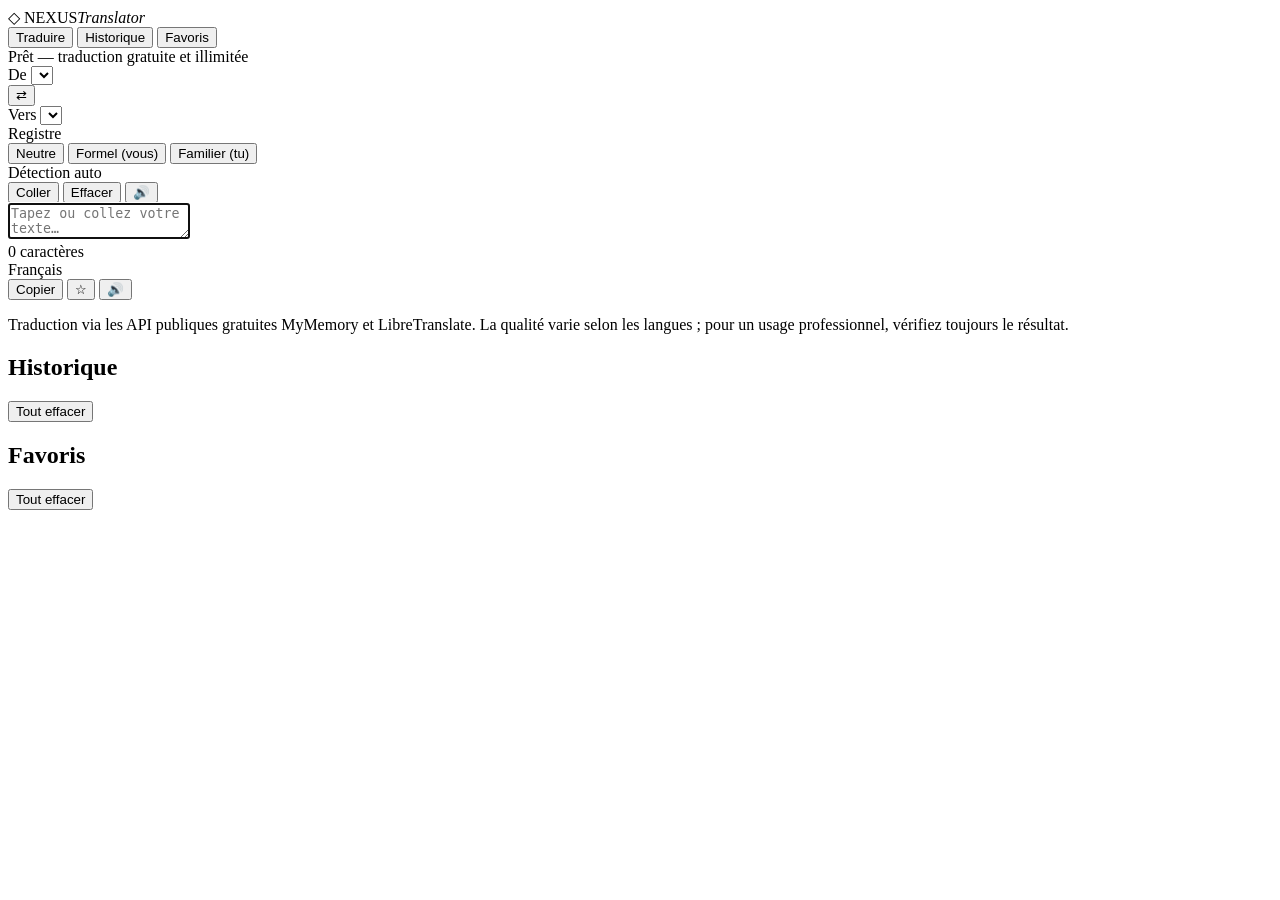
==== index.html @ b31a9b38 "Rename index (14).html to index.html" ====
<!DOCTYPE html>
<html lang="fr">
<head>
  <meta charset="UTF-8">
  <meta name="viewport" content="width=device-width, initial-scale=1.0">
  <title>Nexus Translator</title>
  <link rel="preconnect" href="https://fonts.googleapis.com">
  <link rel="preconnect" href="https://fonts.gstatic.com" crossorigin>
  <link href="https://fonts.googleapis.com/css2?family=Space+Grotesk:wght@400;500;600;700&family=Inter:wght@400;500;600&family=JetBrains+Mono:wght@400;500&display=swap" rel="stylesheet">
  <link rel="stylesheet" href="style.css">
</head>
<body>
  <div class="grid-bg" aria-hidden="true"></div>

  <header class="topbar">
    <div class="logo">
      <span class="logo-mark">◇</span>
      <span class="logo-text">NEXUS<em>Translator</em></span>
    </div>
    <nav class="tabs" role="tablist">
      <button class="tab active" data-view="translate" role="tab">Traduire</button>
      <button class="tab" data-view="history" role="tab">Historique</button>
      <button class="tab" data-view="favorites" role="tab">Favoris</button>
    </nav>
  </header>

  <main>
    <!-- VUE TRADUCTION -->
    <section id="view-translate" class="view active">
      <div class="hero-line">
        <span class="pulse"></span>
        <span id="status-text">Prêt — traduction gratuite et illimitée</span>
      </div>

      <div class="lang-bar">
        <div class="lang-select">
          <label for="src-lang">De</label>
          <select id="src-lang"></select>
        </div>
        <button id="swap" class="swap-btn" title="Inverser les langues" aria-label="Inverser les langues">⇄</button>
        <div class="lang-select">
          <label for="tgt-lang">Vers</label>
          <select id="tgt-lang"></select>
        </div>
      </div>

      <div class="register-bar" id="register-bar">
        <span class="register-label">Registre</span>
        <div class="register-toggle" role="group" aria-label="Registre de langue">
          <button class="reg-btn active" data-reg="neutral">Neutre</button>
          <button class="reg-btn" data-reg="formal">Formel (vous)</button>
          <button class="reg-btn" data-reg="informal">Familier (tu)</button>
        </div>
      </div>

      <div class="panels">
        <div class="panel">
          <div class="panel-head">
            <span class="panel-lang" id="src-name">Détection auto</span>
            <div class="panel-actions">
              <button class="icon-btn" id="paste" title="Coller">Coller</button>
              <button class="icon-btn" id="clear" title="Effacer">Effacer</button>
              <button class="icon-btn" id="speak-src" title="Écouter">🔊</button>
            </div>
          </div>
          <textarea id="source" placeholder="Tapez ou collez votre texte…" autofocus></textarea>
          <div class="panel-foot">
            <span id="char-count">0 caractères</span>
          </div>
        </div>

        <div class="panel out">
          <div class="panel-head">
            <span class="panel-lang" id="tgt-name">Français</span>
            <div class="panel-actions">
              <button class="icon-btn" id="copy" title="Copier">Copier</button>
              <button class="icon-btn" id="fav" title="Ajouter aux favoris">☆</button>
              <button class="icon-btn" id="speak-tgt" title="Écouter">🔊</button>
            </div>
          </div>
          <div id="result" class="result" aria-live="polite"></div>
          <div class="panel-foot">
            <span id="result-meta"></span>
          </div>
        </div>
      </div>

      <p class="disclaimer">
        Traduction via les API publiques gratuites MyMemory et LibreTranslate.
        La qualité varie selon les langues ; pour un usage professionnel, vérifiez toujours le résultat.
      </p>
    </section>

    <!-- VUE HISTORIQUE -->
    <section id="view-history" class="view">
      <div class="list-head">
        <h2>Historique</h2>
        <button class="ghost-btn" id="clear-history">Tout effacer</button>
      </div>
      <div id="history-list" class="list"></div>
    </section>

    <!-- VUE FAVORIS -->
    <section id="view-favorites" class="view">
      <div class="list-head">
        <h2>Favoris</h2>
        <button class="ghost-btn" id="clear-favorites">Tout effacer</button>
      </div>
      <div id="favorites-list" class="list"></div>
    </section>
  </main>

  <script src="languages.js"></script>
  <script src="app.js"></script>
</body>
</html>
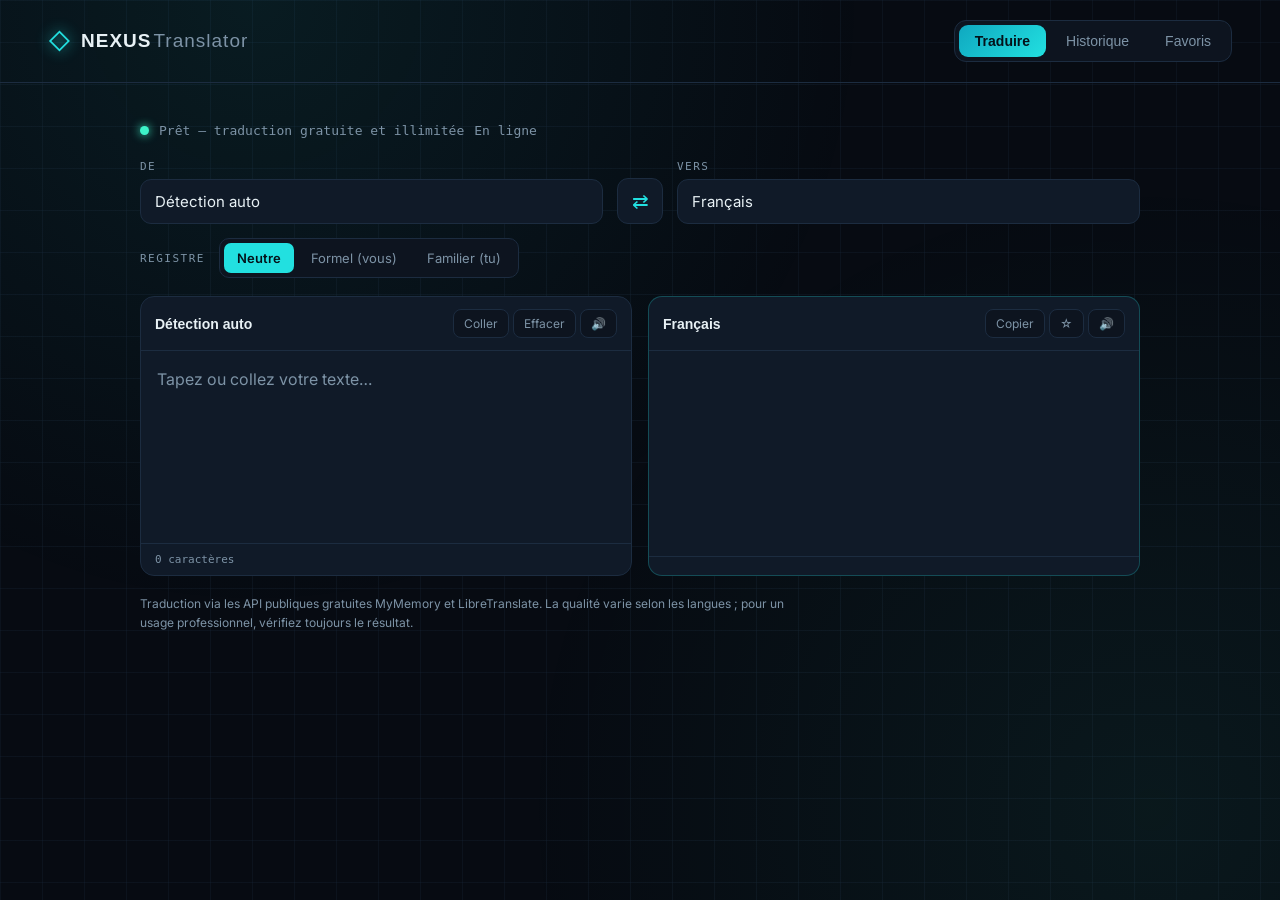
==== commit abb2bd3a: "Update index.html" ====
--- a/index.html
+++ b/index.html
@@ -8,6 +8,8 @@
   <link rel="preconnect" href="https://fonts.gstatic.com" crossorigin>
   <link href="https://fonts.googleapis.com/css2?family=Space+Grotesk:wght@400;500;600;700&family=Inter:wght@400;500;600&family=JetBrains+Mono:wght@400;500&display=swap" rel="stylesheet">
   <link rel="stylesheet" href="style.css">
+  <link rel="manifest" href="manifest.json">
+  <meta name="theme-color" content="#070b12">
 </head>
 <body>
   <div class="grid-bg" aria-hidden="true"></div>
@@ -30,6 +32,7 @@
       <div class="hero-line">
         <span class="pulse"></span>
         <span id="status-text">Prêt — traduction gratuite et illimitée</span>
+        <span id="net-badge" class="net-badge online">En ligne</span>
       </div>
 
       <div class="lang-bar">
@@ -79,6 +82,11 @@
             </div>
           </div>
           <div id="result" class="result" aria-live="polite"></div>
+          <div id="phonetic" class="phonetic" hidden></div>
+          <div id="alternatives" class="alternatives" hidden>
+            <span class="alt-label">Variantes</span>
+            <div id="alt-chips" class="alt-chips"></div>
+          </div>
           <div class="panel-foot">
             <span id="result-meta"></span>
           </div>
@@ -112,5 +120,11 @@
 
   <script src="languages.js"></script>
   <script src="app.js"></script>
+  <script>
+    if ("serviceWorker" in navigator) {
+      window.addEventListener("load", () =>
+        navigator.serviceWorker.register("sw.js").catch(() => {}));
+    }
+  </script>
 </body>
 </html>
--- a/style.css
+++ b/style.css
@@ -0,0 +1,183 @@
+:root{
+  --bg:#070b12;
+  --bg-soft:#0d141f;
+  --panel:#101a28;
+  --panel-line:#1c2c40;
+  --cyan:#22e0e0;
+  --cyan-deep:#0fa8c0;
+  --neon:#3df2c8;
+  --text:#e8f1f5;
+  --text-dim:#7d93a6;
+  --danger:#ff5d7a;
+  --radius:14px;
+  --mono:'JetBrains Mono',monospace;
+  --display:'Space Grotesk',sans-serif;
+  --body:'Inter',sans-serif;
+}
+
+*{box-sizing:border-box;margin:0;padding:0}
+
+body{
+  font-family:var(--body);
+  background:var(--bg);
+  color:var(--text);
+  min-height:100vh;
+  -webkit-font-smoothing:antialiased;
+  position:relative;
+  overflow-x:hidden;
+}
+
+.grid-bg{
+  position:fixed;inset:0;z-index:0;pointer-events:none;
+  background-image:
+    radial-gradient(circle at 20% 0%, rgba(34,224,224,.08), transparent 45%),
+    radial-gradient(circle at 90% 90%, rgba(61,242,200,.06), transparent 45%),
+    linear-gradient(rgba(28,44,64,.25) 1px, transparent 1px),
+    linear-gradient(90deg, rgba(28,44,64,.25) 1px, transparent 1px);
+  background-size:auto,auto,42px 42px,42px 42px;
+}
+
+/* ---------- TOPBAR ---------- */
+.topbar{
+  position:relative;z-index:2;
+  display:flex;align-items:center;justify-content:space-between;
+  padding:20px clamp(16px,4vw,48px);
+  border-bottom:1px solid var(--panel-line);
+  flex-wrap:wrap;gap:14px;
+}
+.logo{display:flex;align-items:center;gap:10px}
+.logo-mark{
+  color:var(--cyan);font-size:22px;
+  text-shadow:0 0 14px var(--cyan);
+  animation:spin 8s linear infinite;
+}
+@keyframes spin{to{transform:rotate(360deg)}}
+.logo-text{font-family:var(--display);font-weight:700;letter-spacing:1px;font-size:19px}
+.logo-text em{font-style:normal;font-weight:400;color:var(--text-dim);margin-left:2px}
+
+.tabs{display:flex;gap:4px;background:var(--bg-soft);padding:4px;border-radius:12px;border:1px solid var(--panel-line)}
+.tab{
+  font-family:var(--display);font-weight:500;font-size:14px;
+  background:none;border:none;color:var(--text-dim);
+  padding:8px 16px;border-radius:9px;cursor:pointer;transition:.18s;
+}
+.tab:hover{color:var(--text)}
+.tab.active{background:linear-gradient(135deg,var(--cyan-deep),var(--cyan));color:#04121a;font-weight:600}
+
+/* ---------- MAIN / VIEWS ---------- */
+main{position:relative;z-index:1;max-width:1080px;margin:0 auto;padding:clamp(20px,4vw,40px)}
+.view{display:none;animation:fade .3s ease}
+.view.active{display:block}
+@keyframes fade{from{opacity:0;transform:translateY(8px)}to{opacity:1;transform:none}}
+
+.hero-line{
+  display:flex;align-items:center;gap:10px;
+  font-family:var(--mono);font-size:13px;color:var(--text-dim);margin-bottom:22px;
+}
+.pulse{width:9px;height:9px;border-radius:50%;background:var(--neon);box-shadow:0 0 10px var(--neon);animation:blink 1.8s infinite}
+@keyframes blink{50%{opacity:.35}}
+
+/* ---------- LANG BAR ---------- */
+.lang-bar{display:flex;align-items:flex-end;gap:14px;margin-bottom:14px}
+.lang-select{flex:1;display:flex;flex-direction:column;gap:6px}
+.lang-select label{font-family:var(--mono);font-size:11px;text-transform:uppercase;letter-spacing:1.5px;color:var(--text-dim)}
+select{
+  font-family:var(--body);font-size:15px;color:var(--text);
+  background:var(--panel);border:1px solid var(--panel-line);
+  padding:12px 14px;border-radius:11px;cursor:pointer;width:100%;
+  appearance:none;transition:.18s;
+}
+select:focus{outline:none;border-color:var(--cyan);box-shadow:0 0 0 3px rgba(34,224,224,.15)}
+.swap-btn{
+  background:var(--panel);border:1px solid var(--panel-line);color:var(--cyan);
+  width:46px;height:46px;border-radius:11px;font-size:20px;cursor:pointer;transition:.2s;flex-shrink:0;
+}
+.swap-btn:hover{border-color:var(--cyan);transform:rotate(180deg);box-shadow:0 0 12px rgba(34,224,224,.3)}
+
+/* ---------- REGISTER ---------- */
+.register-bar{display:flex;align-items:center;gap:14px;margin-bottom:18px;flex-wrap:wrap}
+.register-label{font-family:var(--mono);font-size:11px;text-transform:uppercase;letter-spacing:1.5px;color:var(--text-dim)}
+.register-toggle{display:flex;gap:4px;background:var(--bg-soft);padding:4px;border-radius:10px;border:1px solid var(--panel-line)}
+.reg-btn{
+  font-family:var(--body);font-size:13px;background:none;border:none;color:var(--text-dim);
+  padding:7px 13px;border-radius:7px;cursor:pointer;transition:.16s;
+}
+.reg-btn:hover{color:var(--text)}
+.reg-btn.active{background:var(--cyan);color:#04121a;font-weight:600}
+.register-bar.disabled{opacity:.4;pointer-events:none}
+
+/* ---------- PANELS ---------- */
+.panels{display:grid;grid-template-columns:1fr 1fr;gap:16px}
+.panel{
+  background:var(--panel);border:1px solid var(--panel-line);
+  border-radius:var(--radius);display:flex;flex-direction:column;min-height:280px;overflow:hidden;
+}
+.panel.out{border-color:rgba(34,224,224,.25)}
+.panel-head{
+  display:flex;align-items:center;justify-content:space-between;
+  padding:12px 14px;border-bottom:1px solid var(--panel-line);
+}
+.panel-lang{font-family:var(--display);font-weight:600;font-size:14px}
+.panel-actions{display:flex;gap:4px}
+.icon-btn{
+  font-family:var(--body);font-size:12px;background:var(--bg-soft);
+  border:1px solid var(--panel-line);color:var(--text-dim);
+  padding:6px 10px;border-radius:8px;cursor:pointer;transition:.16s;
+}
+.icon-btn:hover{color:var(--cyan);border-color:var(--cyan)}
+.icon-btn.done{color:var(--neon);border-color:var(--neon)}
+.icon-btn.active-fav{color:#ffd86b;border-color:#ffd86b}
+
+textarea,.result{
+  flex:1;padding:16px;font-family:var(--body);font-size:16px;line-height:1.6;
+  background:none;border:none;color:var(--text);resize:none;width:100%;
+}
+textarea:focus{outline:none}
+textarea::placeholder{color:var(--text-dim)}
+.result{overflow-y:auto;white-space:pre-wrap;word-break:break-word}
+.result.loading{color:var(--text-dim);font-family:var(--mono);font-size:14px}
+.result .err{color:var(--danger);font-size:14px}
+
+.panel-foot{padding:9px 14px;border-top:1px solid var(--panel-line);font-family:var(--mono);font-size:11px;color:var(--text-dim)}
+
+.disclaimer{margin-top:18px;font-size:12px;line-height:1.6;color:var(--text-dim);max-width:680px}
+
+/* ---------- LISTS ---------- */
+.list-head{display:flex;align-items:center;justify-content:space-between;margin-bottom:18px}
+.list-head h2{font-family:var(--display);font-weight:600;font-size:22px}
+.ghost-btn{
+  font-family:var(--body);font-size:13px;background:none;border:1px solid var(--panel-line);
+  color:var(--text-dim);padding:8px 14px;border-radius:9px;cursor:pointer;transition:.16s;
+}
+.ghost-btn:hover{color:var(--danger);border-color:var(--danger)}
+.list{display:flex;flex-direction:column;gap:12px}
+.card{
+  background:var(--panel);border:1px solid var(--panel-line);border-radius:12px;padding:16px;
+  cursor:pointer;transition:.16s;
+}
+.card:hover{border-color:var(--cyan);transform:translateX(3px)}
+.card-langs{font-family:var(--mono);font-size:11px;color:var(--cyan);margin-bottom:8px;letter-spacing:.5px}
+.card-src{font-size:15px;margin-bottom:6px}
+.card-tgt{font-size:15px;color:var(--text-dim)}
+.card-del{float:right;background:none;border:none;color:var(--text-dim);cursor:pointer;font-size:16px;transition:.16s}
+.card-del:hover{color:var(--danger)}
+.empty{font-family:var(--mono);font-size:14px;color:var(--text-dim);text-align:center;padding:60px 20px}
+
+/* ---------- TOAST ---------- */
+.toast{
+  position:fixed;bottom:24px;left:50%;transform:translateX(-50%) translateY(20px);
+  background:var(--panel);border:1px solid var(--cyan);color:var(--text);
+  padding:12px 20px;border-radius:11px;font-size:14px;z-index:50;
+  opacity:0;transition:.25s;box-shadow:0 0 20px rgba(34,224,224,.2);
+}
+.toast.show{opacity:1;transform:translateX(-50%) translateY(0)}
+
+/* ---------- RESPONSIVE ---------- */
+@media(max-width:720px){
+  .panels{grid-template-columns:1fr}
+  .tabs{order:3;width:100%;justify-content:center}
+}
+
+@media(prefers-reduced-motion:reduce){
+  *{animation:none!important;transition:none!important}
+}
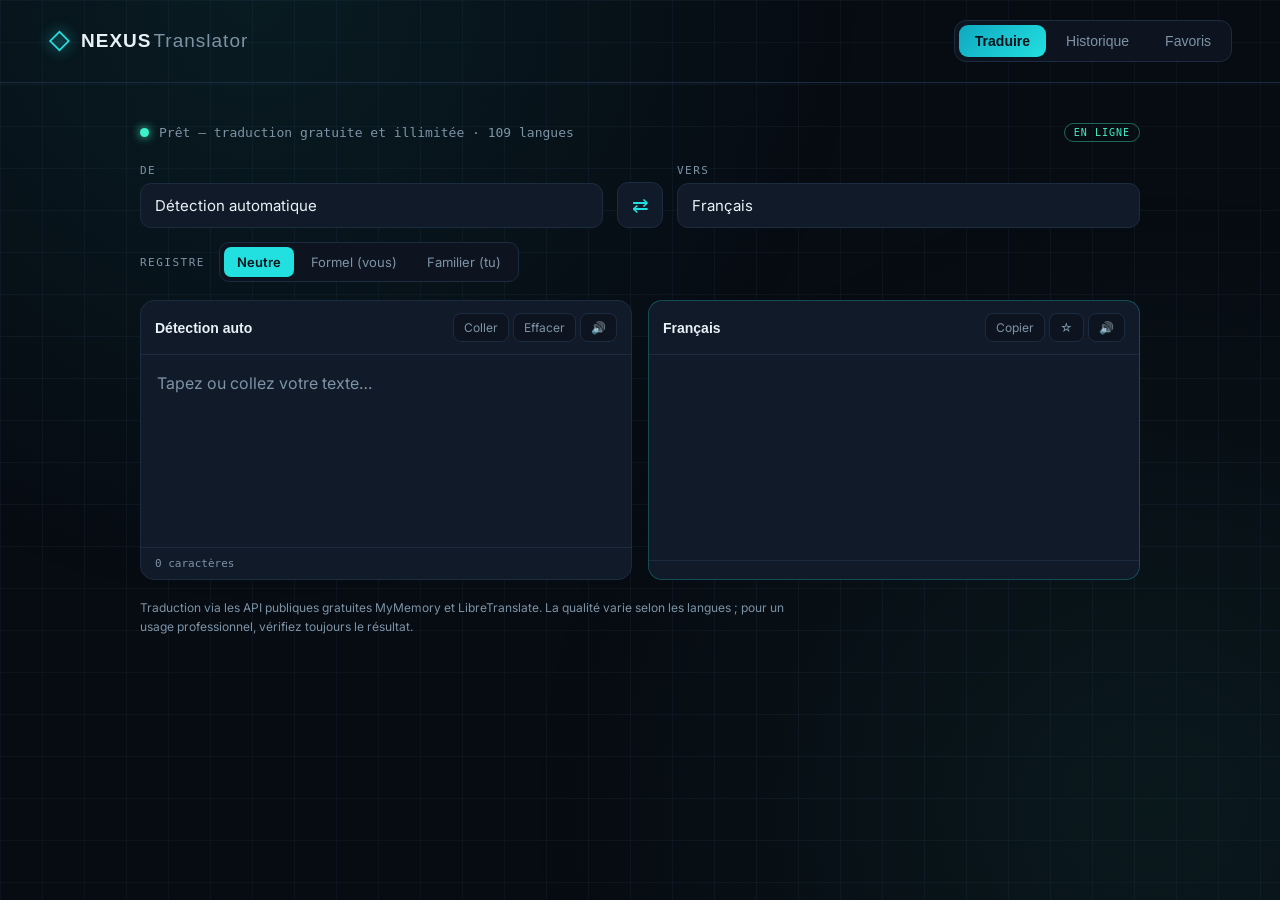
==== commit b71a3d96: "Compléter l'app : 109 langues + correctifs des fonctionnalités - Étend le référentiel de 40 à 109 la" ====
--- a/index.html
+++ b/index.html
@@ -31,7 +31,7 @@
     <section id="view-translate" class="view active">
       <div class="hero-line">
         <span class="pulse"></span>
-        <span id="status-text">Prêt — traduction gratuite et illimitée</span>
+        <span id="status-text">Prêt — traduction gratuite et illimitée · 109 langues</span>
         <span id="net-badge" class="net-badge online">En ligne</span>
       </div>
 
--- a/style.css
+++ b/style.css
@@ -77,6 +77,29 @@
 .pulse{width:9px;height:9px;border-radius:50%;background:var(--neon);box-shadow:0 0 10px var(--neon);animation:blink 1.8s infinite}
 @keyframes blink{50%{opacity:.35}}
 
+.net-badge{
+  font-family:var(--mono);font-size:10px;text-transform:uppercase;letter-spacing:1px;
+  padding:3px 9px;border-radius:20px;margin-left:auto;border:1px solid;
+}
+.net-badge.online{color:var(--neon);border-color:rgba(61,242,200,.4)}
+.net-badge.offline{color:#ffb14d;border-color:rgba(255,177,77,.4)}
+
+/* phonétique + alternatives */
+.phonetic{
+  padding:0 16px 12px;font-family:var(--mono);font-size:13px;color:var(--cyan);
+  border-bottom:1px solid var(--panel-line);
+}
+.phonetic::before{content:"🔉 ";opacity:.7}
+.alternatives{padding:12px 16px;border-bottom:1px solid var(--panel-line)}
+.alt-label{font-family:var(--mono);font-size:10px;text-transform:uppercase;letter-spacing:1.5px;color:var(--text-dim);display:block;margin-bottom:8px}
+.alt-chips{display:flex;flex-wrap:wrap;gap:7px}
+.alt-chip{
+  font-family:var(--body);font-size:13px;background:var(--bg-soft);
+  border:1px solid var(--panel-line);color:var(--text);
+  padding:6px 12px;border-radius:20px;cursor:pointer;transition:.15s;
+}
+.alt-chip:hover{border-color:var(--cyan);color:var(--cyan);box-shadow:0 0 10px rgba(34,224,224,.2)}
+
 /* ---------- LANG BAR ---------- */
 .lang-bar{display:flex;align-items:flex-end;gap:14px;margin-bottom:14px}
 .lang-select{flex:1;display:flex;flex-direction:column;gap:6px}
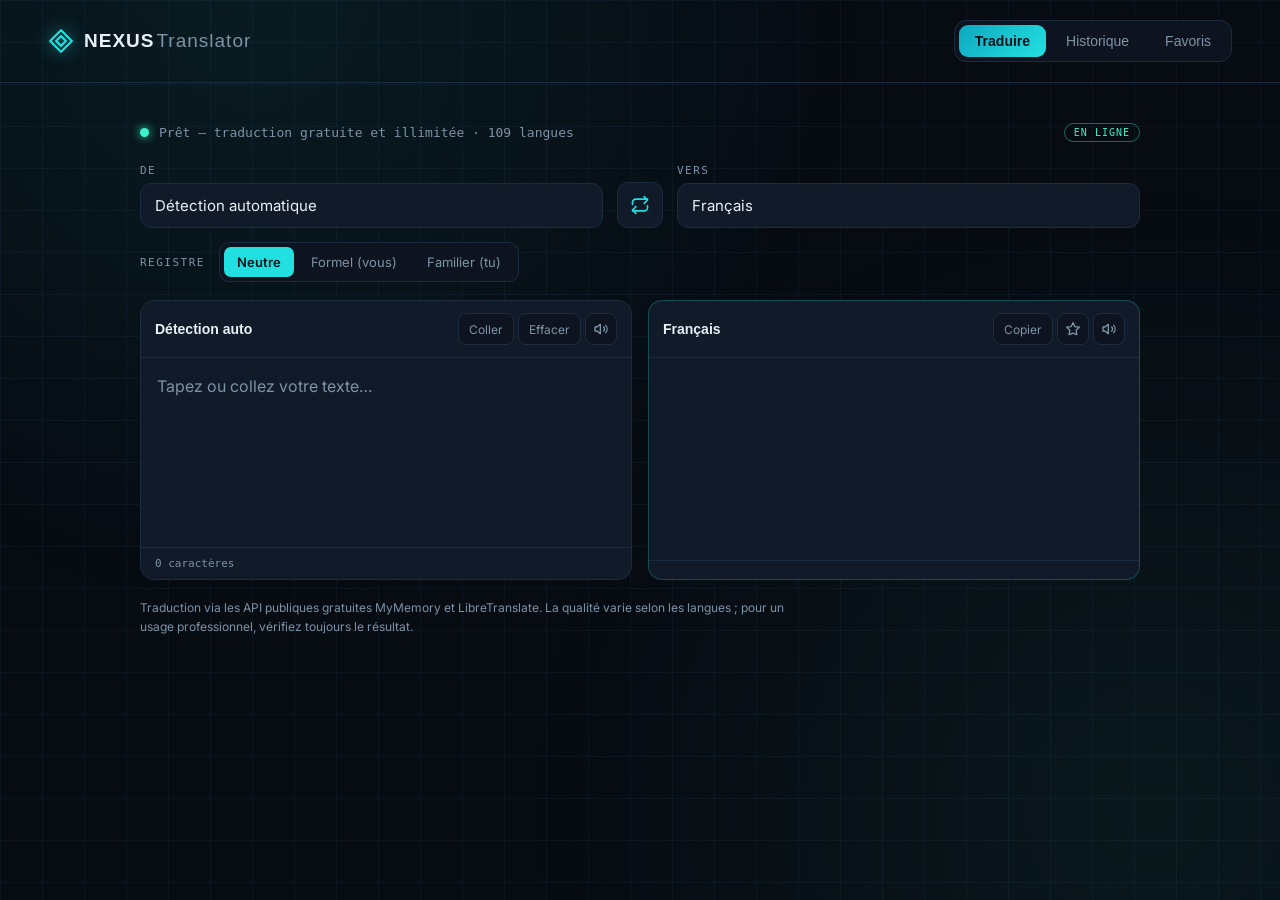
==== commit 71a714a3: "Détection auto fiable + icônes SVG + masquage des scrollbars - Détection automatique de la langue cô" ====
--- a/index.html
+++ b/index.html
@@ -16,7 +16,9 @@
 
   <header class="topbar">
     <div class="logo">
-      <span class="logo-mark">◇</span>
+      <span class="logo-mark">
+        <svg class="ic" viewBox="0 0 24 24" aria-hidden="true"><path d="M12 2l10 10-10 10L2 12z"/><path d="M12 7.5l4.5 4.5L12 16.5 7.5 12z"/></svg>
+      </span>
       <span class="logo-text">NEXUS<em>Translator</em></span>
     </div>
     <nav class="tabs" role="tablist">
@@ -40,7 +42,9 @@
           <label for="src-lang">De</label>
           <select id="src-lang"></select>
         </div>
-        <button id="swap" class="swap-btn" title="Inverser les langues" aria-label="Inverser les langues">⇄</button>
+        <button id="swap" class="swap-btn" title="Inverser les langues" aria-label="Inverser les langues">
+          <svg class="ic" viewBox="0 0 24 24" aria-hidden="true"><path d="M17 2l4 4-4 4"/><path d="M3 11V9a4 4 0 0 1 4-4h14"/><path d="M7 22l-4-4 4-4"/><path d="M21 13v2a4 4 0 0 1-4 4H3"/></svg>
+        </button>
         <div class="lang-select">
           <label for="tgt-lang">Vers</label>
           <select id="tgt-lang"></select>
@@ -63,7 +67,9 @@
             <div class="panel-actions">
               <button class="icon-btn" id="paste" title="Coller">Coller</button>
               <button class="icon-btn" id="clear" title="Effacer">Effacer</button>
-              <button class="icon-btn" id="speak-src" title="Écouter">🔊</button>
+              <button class="icon-btn icon-only" id="speak-src" title="Écouter" aria-label="Écouter le texte source">
+                <svg class="ic" viewBox="0 0 24 24" aria-hidden="true"><path d="M11 5 6 9H3v6h3l5 4z"/><path d="M16 9a4 4 0 0 1 0 6"/><path d="M19 6.5a8 8 0 0 1 0 11"/></svg>
+              </button>
             </div>
           </div>
           <textarea id="source" placeholder="Tapez ou collez votre texte…" autofocus></textarea>
@@ -77,8 +83,12 @@
             <span class="panel-lang" id="tgt-name">Français</span>
             <div class="panel-actions">
               <button class="icon-btn" id="copy" title="Copier">Copier</button>
-              <button class="icon-btn" id="fav" title="Ajouter aux favoris">☆</button>
-              <button class="icon-btn" id="speak-tgt" title="Écouter">🔊</button>
+              <button class="icon-btn icon-only" id="fav" title="Ajouter aux favoris" aria-label="Ajouter aux favoris">
+                <svg class="ic ic-star" viewBox="0 0 24 24" aria-hidden="true"><path d="M12 2.5l2.9 6 6.6.9-4.8 4.6 1.1 6.5L12 18.3 6.2 20.5l1.1-6.5L2.5 9.4l6.6-.9z"/></svg>
+              </button>
+              <button class="icon-btn icon-only" id="speak-tgt" title="Écouter" aria-label="Écouter la traduction">
+                <svg class="ic" viewBox="0 0 24 24" aria-hidden="true"><path d="M11 5 6 9H3v6h3l5 4z"/><path d="M16 9a4 4 0 0 1 0 6"/><path d="M19 6.5a8 8 0 0 1 0 11"/></svg>
+              </button>
             </div>
           </div>
           <div id="result" class="result" aria-live="polite"></div>
--- a/style.css
+++ b/style.css
@@ -17,6 +17,18 @@
 
 *{box-sizing:border-box;margin:0;padding:0}
 
+/* ---------- ICÔNES SVG ---------- */
+.ic{
+  fill:none;stroke:currentColor;stroke-width:2;
+  stroke-linecap:round;stroke-linejoin:round;
+  display:block;width:18px;height:18px;
+}
+.ic-star{transition:fill .15s}
+
+/* ---------- BARRES DE DÉFILEMENT (masquées) ---------- */
+*{scrollbar-width:none;-ms-overflow-style:none}
+*::-webkit-scrollbar{width:0;height:0;display:none}
+
 body{
   font-family:var(--body);
   background:var(--bg);
@@ -47,10 +59,11 @@
 }
 .logo{display:flex;align-items:center;gap:10px}
 .logo-mark{
-  color:var(--cyan);font-size:22px;
-  text-shadow:0 0 14px var(--cyan);
+  display:flex;align-items:center;color:var(--cyan);
+  filter:drop-shadow(0 0 9px rgba(34,224,224,.7));
   animation:spin 8s linear infinite;
 }
+.logo-mark .ic{width:26px;height:26px}
 @keyframes spin{to{transform:rotate(360deg)}}
 .logo-text{font-family:var(--display);font-weight:700;letter-spacing:1px;font-size:19px}
 .logo-text em{font-style:normal;font-weight:400;color:var(--text-dim);margin-left:2px}
@@ -86,10 +99,15 @@
 
 /* phonétique + alternatives */
 .phonetic{
+  display:flex;align-items:center;gap:7px;
   padding:0 16px 12px;font-family:var(--mono);font-size:13px;color:var(--cyan);
   border-bottom:1px solid var(--panel-line);
 }
-.phonetic::before{content:"🔉 ";opacity:.7}
+.phonetic[hidden]{display:none}
+.phonetic::before{
+  content:"";flex-shrink:0;width:15px;height:15px;opacity:.85;
+  background:url("data:image/svg+xml,%3Csvg xmlns='http://www.w3.org/2000/svg' viewBox='0 0 24 24' fill='none' stroke='%2322e0e0' stroke-width='2' stroke-linecap='round' stroke-linejoin='round'%3E%3Cpath d='M11 5 6 9H3v6h3l5 4z'/%3E%3Cpath d='M16 9a4 4 0 0 1 0 6'/%3E%3C/svg%3E") no-repeat center/contain;
+}
 .alternatives{padding:12px 16px;border-bottom:1px solid var(--panel-line)}
 .alt-label{font-family:var(--mono);font-size:10px;text-transform:uppercase;letter-spacing:1.5px;color:var(--text-dim);display:block;margin-bottom:8px}
 .alt-chips{display:flex;flex-wrap:wrap;gap:7px}
@@ -112,9 +130,11 @@
 }
 select:focus{outline:none;border-color:var(--cyan);box-shadow:0 0 0 3px rgba(34,224,224,.15)}
 .swap-btn{
+  display:flex;align-items:center;justify-content:center;
   background:var(--panel);border:1px solid var(--panel-line);color:var(--cyan);
-  width:46px;height:46px;border-radius:11px;font-size:20px;cursor:pointer;transition:.2s;flex-shrink:0;
-}
+  width:46px;height:46px;border-radius:11px;cursor:pointer;transition:.2s;flex-shrink:0;
+}
+.swap-btn .ic{width:20px;height:20px}
 .swap-btn:hover{border-color:var(--cyan);transform:rotate(180deg);box-shadow:0 0 12px rgba(34,224,224,.3)}
 
 /* ---------- REGISTER ---------- */
@@ -143,13 +163,17 @@
 .panel-lang{font-family:var(--display);font-weight:600;font-size:14px}
 .panel-actions{display:flex;gap:4px}
 .icon-btn{
+  display:inline-flex;align-items:center;justify-content:center;gap:6px;
   font-family:var(--body);font-size:12px;background:var(--bg-soft);
   border:1px solid var(--panel-line);color:var(--text-dim);
   padding:6px 10px;border-radius:8px;cursor:pointer;transition:.16s;
 }
+.icon-btn .ic{width:16px;height:16px}
+.icon-btn.icon-only{padding:7px}
 .icon-btn:hover{color:var(--cyan);border-color:var(--cyan)}
 .icon-btn.done{color:var(--neon);border-color:var(--neon)}
 .icon-btn.active-fav{color:#ffd86b;border-color:#ffd86b}
+.icon-btn.active-fav .ic-star{fill:#ffd86b}
 
 textarea,.result{
   flex:1;padding:16px;font-family:var(--body);font-size:16px;line-height:1.6;
@@ -182,7 +206,8 @@
 .card-langs{font-family:var(--mono);font-size:11px;color:var(--cyan);margin-bottom:8px;letter-spacing:.5px}
 .card-src{font-size:15px;margin-bottom:6px}
 .card-tgt{font-size:15px;color:var(--text-dim)}
-.card-del{float:right;background:none;border:none;color:var(--text-dim);cursor:pointer;font-size:16px;transition:.16s}
+.card-del{float:right;display:inline-flex;background:none;border:none;color:var(--text-dim);cursor:pointer;transition:.16s;padding:2px}
+.card-del .ic{width:18px;height:18px;pointer-events:none}
 .card-del:hover{color:var(--danger)}
 .empty{font-family:var(--mono);font-size:14px;color:var(--text-dim);text-align:center;padding:60px 20px}
 
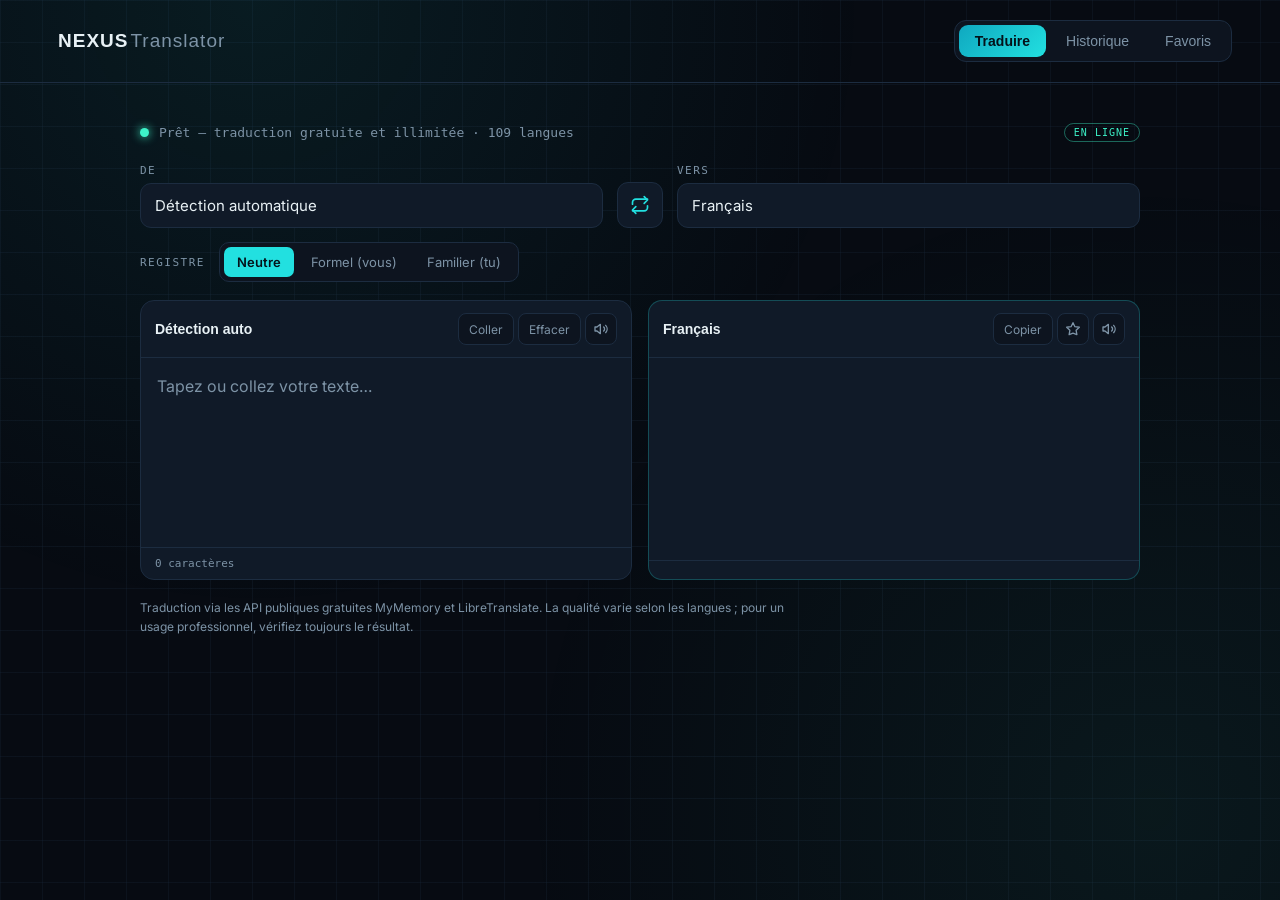
==== commit 5c9db62f: "Replace logo SVG with NEXUS Translator logo" ====
--- a/index.html
+++ b/index.html
@@ -17,7 +17,12 @@
   <header class="topbar">
     <div class="logo">
       <span class="logo-mark">
-        <svg class="ic" viewBox="0 0 24 24" aria-hidden="true"><path d="M12 2l10 10-10 10L2 12z"/><path d="M12 7.5l4.5 4.5L12 16.5 7.5 12z"/></svg>
+       <svg class="jeran-logo" viewBox="0 0 64 64" aria-label="NEXUS Translator" role="img">
+  <!-- Chevron supérieur gauche -->
+  <path class="j1" d="M 33 11 L 16 27 L 33 43" />
+  <!-- Chevron inférieur droit -->
+  <path class="j2" d="M 35 25 L 51 41 L 35 57" />
+</svg>
       </span>
       <span class="logo-text">NEXUS<em>Translator</em></span>
     </div>
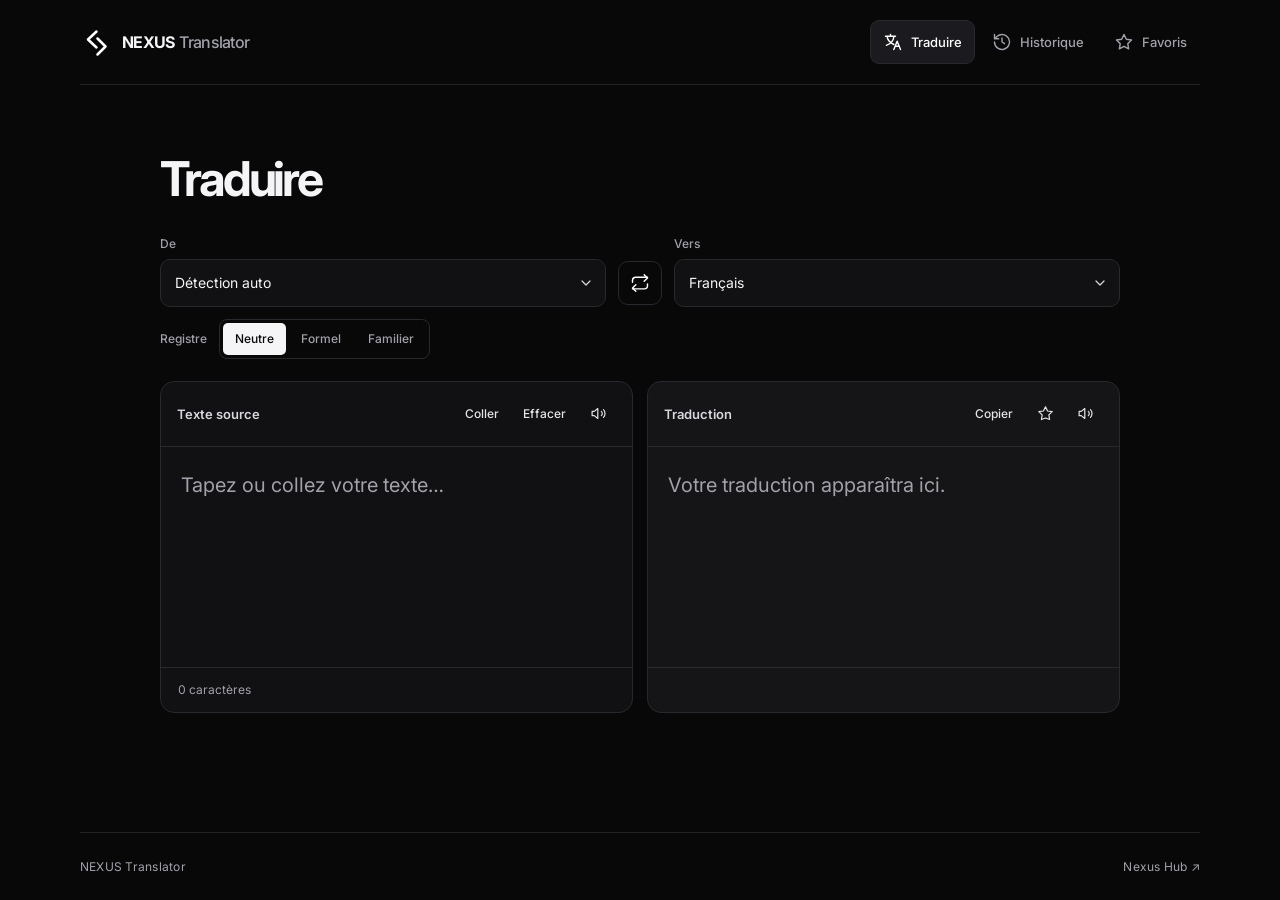
==== commit 640590ec: "Redesign Nexus Translator with monochrome Nexus Hub interface" ====
--- a/index.html
+++ b/index.html
@@ -6,14 +6,13 @@
   <title>Nexus Translator</title>
   <link rel="preconnect" href="https://fonts.googleapis.com">
   <link rel="preconnect" href="https://fonts.gstatic.com" crossorigin>
-  <link href="https://fonts.googleapis.com/css2?family=Space+Grotesk:wght@400;500;600;700&family=Inter:wght@400;500;600&family=JetBrains+Mono:wght@400;500&display=swap" rel="stylesheet">
+  <link href="https://fonts.googleapis.com/css2?family=Inter:wght@400;500;600;700&display=swap" rel="stylesheet">
   <link rel="stylesheet" href="style.css">
   <link rel="manifest" href="manifest.json">
-  <meta name="theme-color" content="#070b12">
+  <link rel="icon" href="icon.svg" type="image/svg+xml">
+  <meta name="theme-color" content="#080809">
 </head>
 <body>
-  <div class="grid-bg" aria-hidden="true"></div>
-
   <header class="topbar">
     <div class="logo">
       <span class="logo-mark">
@@ -26,21 +25,19 @@
       </span>
       <span class="logo-text">NEXUS<em>Translator</em></span>
     </div>
-    <nav class="tabs" role="tablist">
-      <button class="tab active" data-view="translate" role="tab">Traduire</button>
-      <button class="tab" data-view="history" role="tab">Historique</button>
-      <button class="tab" data-view="favorites" role="tab">Favoris</button>
+    <nav class="tabs" aria-label="Navigation">
+      <button class="tab active" data-view="translate" aria-pressed="true" aria-label="Traduire" title="Traduire"><svg class="ic" viewBox="0 0 24 24" aria-hidden="true"><path d="M3 5h12M9 3v2M5 5c0 5 4 8 8 10M13 5c0 5-4 9-9 11M13 21l4-10 4 10M15 17h4"/></svg><span>Traduire</span></button>
+      <button class="tab" data-view="history" aria-pressed="false" aria-label="Historique" title="Historique"><svg class="ic" viewBox="0 0 24 24" aria-hidden="true"><path d="M3 12a9 9 0 1 0 3-6.7L3 8M3 3v5h5M12 7v5l3 2"/></svg><span>Historique</span></button>
+      <button class="tab" data-view="favorites" aria-pressed="false" aria-label="Favoris" title="Favoris"><svg class="ic" viewBox="0 0 24 24" aria-hidden="true"><path d="m12 3 2.8 5.7 6.2.9-4.5 4.4 1.1 6.2-5.6-3-5.6 3 1.1-6.2L3 9.6l6.2-.9z"/></svg><span>Favoris</span></button>
     </nav>
   </header>
 
   <main>
     <!-- VUE TRADUCTION -->
     <section id="view-translate" class="view active">
-      <div class="hero-line">
-        <span class="pulse"></span>
-        <span id="status-text">Prêt — traduction gratuite et illimitée · 109 langues</span>
-        <span id="net-badge" class="net-badge online">En ligne</span>
-      </div>
+      <h1>Traduire</h1>
+      <span id="status-text" class="sr-only" role="status"></span>
+      <p id="net-badge" class="offline-notice" hidden>Hors ligne — traductions en cache disponibles.</p>
 
       <div class="lang-bar">
         <div class="lang-select">
@@ -59,16 +56,16 @@
       <div class="register-bar" id="register-bar">
         <span class="register-label">Registre</span>
         <div class="register-toggle" role="group" aria-label="Registre de langue">
-          <button class="reg-btn active" data-reg="neutral">Neutre</button>
-          <button class="reg-btn" data-reg="formal">Formel (vous)</button>
-          <button class="reg-btn" data-reg="informal">Familier (tu)</button>
+          <button class="reg-btn active" data-reg="neutral" aria-pressed="true">Neutre</button>
+          <button class="reg-btn" data-reg="formal" aria-pressed="false" title="Formel (vous)">Formel</button>
+          <button class="reg-btn" data-reg="informal" aria-pressed="false" title="Familier (tu)">Familier</button>
         </div>
       </div>
 
       <div class="panels">
         <div class="panel">
           <div class="panel-head">
-            <span class="panel-lang" id="src-name">Détection auto</span>
+            <span class="panel-lang">Texte source</span>
             <div class="panel-actions">
               <button class="icon-btn" id="paste" title="Coller">Coller</button>
               <button class="icon-btn" id="clear" title="Effacer">Effacer</button>
@@ -77,18 +74,19 @@
               </button>
             </div>
           </div>
-          <textarea id="source" placeholder="Tapez ou collez votre texte…" autofocus></textarea>
+          <textarea id="source" aria-label="Texte source" placeholder="Tapez ou collez votre texte…"></textarea>
           <div class="panel-foot">
             <span id="char-count">0 caractères</span>
+            <span id="src-name"></span>
           </div>
         </div>
 
         <div class="panel out">
           <div class="panel-head">
-            <span class="panel-lang" id="tgt-name">Français</span>
+            <span class="panel-lang">Traduction</span>
             <div class="panel-actions">
               <button class="icon-btn" id="copy" title="Copier">Copier</button>
-              <button class="icon-btn icon-only" id="fav" title="Ajouter aux favoris" aria-label="Ajouter aux favoris">
+              <button class="icon-btn icon-only" id="fav" title="Ajouter aux favoris" aria-label="Ajouter aux favoris" aria-pressed="false">
                 <svg class="ic ic-star" viewBox="0 0 24 24" aria-hidden="true"><path d="M12 2.5l2.9 6 6.6.9-4.8 4.6 1.1 6.5L12 18.3 6.2 20.5l1.1-6.5L2.5 9.4l6.6-.9z"/></svg>
               </button>
               <button class="icon-btn icon-only" id="speak-tgt" title="Écouter" aria-label="Écouter la traduction">
@@ -108,10 +106,6 @@
         </div>
       </div>
 
-      <p class="disclaimer">
-        Traduction via les API publiques gratuites MyMemory et LibreTranslate.
-        La qualité varie selon les langues ; pour un usage professionnel, vérifiez toujours le résultat.
-      </p>
     </section>
 
     <!-- VUE HISTORIQUE -->
@@ -132,6 +126,7 @@
       <div id="favorites-list" class="list"></div>
     </section>
   </main>
+  <footer class="footer"><span>NEXUS Translator</span><a href="https://nexus-hubs.web.app/">Nexus Hub <span aria-hidden="true">↗</span></a></footer>
 
   <script src="languages.js"></script>
   <script src="app.js"></script>
--- a/style.css
+++ b/style.css
@@ -1,231 +1,120 @@
-:root{
-  --bg:#070b12;
-  --bg-soft:#0d141f;
-  --panel:#101a28;
-  --panel-line:#1c2c40;
-  --cyan:#22e0e0;
-  --cyan-deep:#0fa8c0;
-  --neon:#3df2c8;
-  --text:#e8f1f5;
-  --text-dim:#7d93a6;
-  --danger:#ff5d7a;
-  --radius:14px;
-  --mono:'JetBrains Mono',monospace;
-  --display:'Space Grotesk',sans-serif;
-  --body:'Inter',sans-serif;
+:root {
+  color-scheme: dark;
+  --bg: #080809;
+  --panel: #111114;
+  --line: #28282d;
+  --text: #f5f5f7;
+  --muted: #a1a1aa;
+  --radius: 14px;
+  font-family: Inter, -apple-system, BlinkMacSystemFont, "Segoe UI", sans-serif;
 }
-
-*{box-sizing:border-box;margin:0;padding:0}
-
-/* ---------- ICÔNES SVG ---------- */
-.ic{
-  fill:none;stroke:currentColor;stroke-width:2;
-  stroke-linecap:round;stroke-linejoin:round;
-  display:block;width:18px;height:18px;
+*, *::before, *::after { box-sizing: border-box; }
+body { margin: 0; background: var(--bg); color: var(--text); min-height: 100vh; min-height: 100dvh; display: flex; flex-direction: column; -webkit-font-smoothing: antialiased; }
+button, select, textarea { font: inherit; }
+button { cursor: pointer; }
+button, select, a { -webkit-tap-highlight-color: transparent; }
+:focus-visible { outline: 2px solid #fff; outline-offset: 3px; }
+[hidden] { display: none !important; }
+.sr-only { position: absolute; width: 1px; height: 1px; padding: 0; overflow: hidden; clip-path: inset(50%); white-space: nowrap; }
+.ic { width: 20px; height: 20px; flex: none; fill: none; stroke: currentColor; stroke-width: 1.7; stroke-linecap: round; stroke-linejoin: round; }
+.topbar, .footer { width: min(calc(100% - 48px), 1120px); margin-inline: auto; display: flex; align-items: center; justify-content: space-between; gap: 16px; }
+.topbar { min-height: 85px; border-bottom: 1px solid #222225; }
+.logo { display: flex; align-items: center; gap: 10px; white-space: nowrap; }
+.logo-mark { display: flex; }
+.jeran-logo { width: 32px; height: 32px; }
+.jeran-logo path { fill: none; stroke: #fff; stroke-width: 5; stroke-linecap: round; stroke-linejoin: round; }
+.logo-text { font-size: 16px; font-weight: 700; letter-spacing: -.045em; }
+.logo-text em { font-style: normal; font-weight: 500; color: var(--muted); margin-left: 5px; }
+.tabs { display: flex; align-items: center; gap: 4px; }
+.tab { display: inline-flex; align-items: center; justify-content: center; gap: 8px; min-height: 44px; padding: 0 12px; border: 1px solid transparent; border-radius: 9px; color: var(--muted); background: transparent; font-size: 13px; font-weight: 500; }
+.tab:hover { color: #fff; background: #19191c; }
+.tab.active { color: #fff; background: #1b1b1f; border-color: var(--line); }
+main { width: min(calc(100% - 48px), 960px); margin-inline: auto; flex: 1; padding: clamp(32px, 6vw, 68px) 0 56px; min-width: 0; }
+.view { display: none; }
+.view.active { display: block; }
+h1 { font-size: clamp(32px, 5vw, 48px); line-height: 1.1; letter-spacing: -.065em; font-weight: 700; margin: 0 0 30px; }
+.offline-notice { margin: 0 0 16px; font-size: 13px; color: var(--muted); }
+.lang-bar { display: grid; grid-template-columns: minmax(0, 1fr) 44px minmax(0, 1fr); gap: 12px; align-items: end; margin-bottom: 12px; }
+.lang-select { min-width: 0; display: flex; flex-direction: column; gap: 8px; }
+.lang-select label, .register-label { color: var(--muted); font-size: 12px; font-weight: 500; }
+select { width: 100%; min-width: 0; height: 48px; border-radius: 10px; border: 1px solid var(--line); padding: 0 32px 0 14px; appearance: none; color: var(--text); background: var(--panel) url("data:image/svg+xml,%3Csvg xmlns='http://www.w3.org/2000/svg' viewBox='0 0 24 24' fill='none' stroke='%23d6d6dc' stroke-width='1.8' stroke-linecap='round' stroke-linejoin='round'%3E%3Cpath d='m6 9 6 6 6-6'/%3E%3C/svg%3E") no-repeat right 11px center / 16px; font-size: 14px; cursor: pointer; text-overflow: ellipsis; }
+select option { background: var(--panel); color: var(--text); }
+.swap-btn { height: 44px; width: 44px; display: grid; place-items: center; align-self: end; margin-bottom: 2px; border: 1px solid var(--line); border-radius: 10px; background: transparent; color: #fff; }
+.swap-btn:hover { background: #222225; border-color: #55555b; }
+.register-bar { display: flex; align-items: center; gap: 12px; flex-wrap: wrap; margin: 0 0 22px; }
+.register-toggle { display: flex; gap: 3px; padding: 3px; border: 1px solid var(--line); border-radius: 8px; }
+.reg-btn { border: 0; background: transparent; border-radius: 5px; padding: 7px 12px; min-height: 32px; font-size: 12px; color: var(--muted); font-weight: 500; }
+.reg-btn:hover { color: #fff; }
+.reg-btn.active { color: #080809; background: #f5f5f7; }
+.reg-btn:disabled { cursor: not-allowed; }
+.register-bar.disabled { opacity: .5; }
+.panels { display: grid; grid-template-columns: repeat(2, minmax(0, 1fr)); gap: 14px; align-items: stretch; }
+.panel { min-width: 0; display: flex; flex-direction: column; min-height: 330px; background: var(--panel); border: 1px solid var(--line); border-radius: var(--radius); }
+.panel:focus-within { border-color: #58585e; }
+.panel.out { background: #151518; }
+.panel-head { display: flex; gap: 8px; flex-wrap: wrap; align-items: center; justify-content: space-between; padding: 14px 16px; border-bottom: 1px solid var(--line); }
+.panel-lang { font-size: 13px; font-weight: 600; color: #d6d6dc; }
+.panel-actions { display: flex; gap: 4px; align-items: center; }
+.icon-btn { min-height: 36px; display: inline-flex; align-items: center; justify-content: center; gap: 6px; padding: 0 9px; color: #e4e4e7; background: transparent; border: 1px solid transparent; border-radius: 7px; font-size: 12px; font-weight: 500; }
+.icon-btn.icon-only { width: 36px; padding: 0; }
+.icon-btn .ic { width: 17px; height: 17px; }
+.icon-btn:hover { background: #26262a; border-color: #3b3b40; color: #fff; }
+.icon-btn.done, .icon-btn.active-fav { color: #fff; background: #29292d; }
+.icon-btn.active-fav .ic-star { fill: currentColor; }
+textarea, .result { flex: 1; min-height: 220px; width: 100%; min-width: 0; margin: 0; padding: 22px 20px; border: 0; background: none; color: var(--text); font: inherit; font-size: clamp(16px, 2.2vw, 20px); line-height: 1.65; resize: none; overflow-wrap: anywhere; }
+textarea:focus { outline: none; }
+textarea::placeholder, .result:empty::before { color: var(--muted); }
+.result { white-space: pre-wrap; }
+.result:empty::before { content: "Votre traduction apparaîtra ici."; }
+.result.loading, .result .err { font-size: 15px; color: var(--muted); }
+.panel-foot { min-height: 45px; display: flex; align-items: center; justify-content: space-between; gap: 10px; flex-wrap: wrap; padding: 12px 17px; border-top: 1px solid var(--line); font-size: 12px; font-variant-numeric: tabular-nums; color: var(--muted); }
+.phonetic, .alternatives { padding: 12px 20px; border-top: 1px solid var(--line); color: var(--muted); font-size: 13px; overflow-wrap: anywhere; }
+.alt-label { display: block; margin-bottom: 8px; font-weight: 600; }
+.alt-chips { display: flex; gap: 6px; flex-wrap: wrap; }
+.alt-chip, .ghost-btn { border: 1px solid #3b3b40; background: transparent; color: var(--text); padding: 9px 12px; border-radius: 8px; font-size: 13px; }
+.alt-chip:hover, .ghost-btn:hover { background: #252529; border-color: #777; }
+.list-head { display: flex; align-items: center; justify-content: space-between; gap: 12px; margin-bottom: 26px; }
+.list-head h2 { font-size: clamp(28px, 4vw, 40px); letter-spacing: -.055em; margin: 0; }
+.list { display: grid; gap: 12px; }
+.card { background: var(--panel); border: 1px solid var(--line); border-radius: var(--radius); padding: 20px; cursor: pointer; overflow-wrap: anywhere; }
+.card:hover { border-color: #66666d; }
+.card-langs { font-size: 12px; color: var(--muted); margin-bottom: 12px; font-weight: 600; }
+.card-src, .card-tgt { font-size: 15px; line-height: 1.6; white-space: pre-wrap; }
+.card-tgt { color: var(--muted); margin-top: 6px; }
+.card-del { float: right; display: grid; place-items: center; background: transparent; color: var(--text); border: 0; border-radius: 7px; width: 36px; height: 36px; }
+.card-del:hover { background: #29292d; }
+.empty { text-align: center; padding: 64px 20px; color: var(--muted); font-size: 14px; }
+.toast { position: fixed; bottom: 24px; left: 50%; transform: translate(-50%, 12px); max-width: calc(100% - 32px); width: max-content; background: #f5f5f7; color: #080809; border-radius: 10px; padding: 12px 18px; font-size: 13px; font-weight: 500; opacity: 0; pointer-events: none; transition: .2s; z-index: 5; }
+.toast.show { opacity: 1; transform: translate(-50%, 0); }
+.footer { border-top: 1px solid #222225; padding: 26px 0; color: var(--muted); font-size: 12px; letter-spacing: .02em; }
+.footer a { color: inherit; text-decoration: none; }
+.footer a:hover { color: #fff; }
+@media (max-width: 700px) {
+  .topbar, .footer, main { width: calc(100% - 36px); }
+  .topbar { min-height: 72px; }
+  .tab { width: 44px; padding: 0; }
+  .tab span { display: none; }
+  .panels { grid-template-columns: minmax(0, 1fr); gap: 12px; }
+  .panel { min-height: 260px; }
+  textarea, .result { min-height: 160px; padding: 18px 16px; }
+  textarea { font-size: 16px; }
+  .lang-bar { gap: 8px; grid-template-columns: minmax(0, 1fr) 36px minmax(0, 1fr); }
+  .swap-btn { width: 36px; }
+  select { font-size: 13px; padding-left: 10px; padding-right: 26px; background-position: right 7px center; background-size: 14px; }
+  .register-bar { gap: 8px; }
+  .reg-btn { padding-inline: 9px; }
+  .panel-head { padding: 10px 12px; }
+  .icon-btn, .icon-btn.icon-only { min-height: 44px; }
+  .icon-btn.icon-only { width: 44px; }
 }
-.ic-star{transition:fill .15s}
-
-/* ---------- BARRES DE DÉFILEMENT (masquées) ---------- */
-*{scrollbar-width:none;-ms-overflow-style:none}
-*::-webkit-scrollbar{width:0;height:0;display:none}
-
-body{
-  font-family:var(--body);
-  background:var(--bg);
-  color:var(--text);
-  min-height:100vh;
-  -webkit-font-smoothing:antialiased;
-  position:relative;
-  overflow-x:hidden;
+@media (max-width: 360px) {
+  .topbar, .footer, main { width: calc(100% - 24px); }
+  .topbar { gap: 4px; }
+  .tabs { gap: 1px; }
+  .tab { width: 36px; }
+  .logo { gap: 4px; }
+  .logo-text { font-size: 14px; }
+  .jeran-logo { width: 26px; height: 26px; }
+  select { font-size: 12px; padding-left: 7px; }
 }
-
-.grid-bg{
-  position:fixed;inset:0;z-index:0;pointer-events:none;
-  background-image:
-    radial-gradient(circle at 20% 0%, rgba(34,224,224,.08), transparent 45%),
-    radial-gradient(circle at 90% 90%, rgba(61,242,200,.06), transparent 45%),
-    linear-gradient(rgba(28,44,64,.25) 1px, transparent 1px),
-    linear-gradient(90deg, rgba(28,44,64,.25) 1px, transparent 1px);
-  background-size:auto,auto,42px 42px,42px 42px;
-}
-
-/* ---------- TOPBAR ---------- */
-.topbar{
-  position:relative;z-index:2;
-  display:flex;align-items:center;justify-content:space-between;
-  padding:20px clamp(16px,4vw,48px);
-  border-bottom:1px solid var(--panel-line);
-  flex-wrap:wrap;gap:14px;
-}
-.logo{display:flex;align-items:center;gap:10px}
-.logo-mark{
-  display:flex;align-items:center;color:var(--cyan);
-  filter:drop-shadow(0 0 9px rgba(34,224,224,.7));
-  animation:spin 8s linear infinite;
-}
-.logo-mark .ic{width:26px;height:26px}
-@keyframes spin{to{transform:rotate(360deg)}}
-.logo-text{font-family:var(--display);font-weight:700;letter-spacing:1px;font-size:19px}
-.logo-text em{font-style:normal;font-weight:400;color:var(--text-dim);margin-left:2px}
-
-.tabs{display:flex;gap:4px;background:var(--bg-soft);padding:4px;border-radius:12px;border:1px solid var(--panel-line)}
-.tab{
-  font-family:var(--display);font-weight:500;font-size:14px;
-  background:none;border:none;color:var(--text-dim);
-  padding:8px 16px;border-radius:9px;cursor:pointer;transition:.18s;
-}
-.tab:hover{color:var(--text)}
-.tab.active{background:linear-gradient(135deg,var(--cyan-deep),var(--cyan));color:#04121a;font-weight:600}
-
-/* ---------- MAIN / VIEWS ---------- */
-main{position:relative;z-index:1;max-width:1080px;margin:0 auto;padding:clamp(20px,4vw,40px)}
-.view{display:none;animation:fade .3s ease}
-.view.active{display:block}
-@keyframes fade{from{opacity:0;transform:translateY(8px)}to{opacity:1;transform:none}}
-
-.hero-line{
-  display:flex;align-items:center;gap:10px;
-  font-family:var(--mono);font-size:13px;color:var(--text-dim);margin-bottom:22px;
-}
-.pulse{width:9px;height:9px;border-radius:50%;background:var(--neon);box-shadow:0 0 10px var(--neon);animation:blink 1.8s infinite}
-@keyframes blink{50%{opacity:.35}}
-
-.net-badge{
-  font-family:var(--mono);font-size:10px;text-transform:uppercase;letter-spacing:1px;
-  padding:3px 9px;border-radius:20px;margin-left:auto;border:1px solid;
-}
-.net-badge.online{color:var(--neon);border-color:rgba(61,242,200,.4)}
-.net-badge.offline{color:#ffb14d;border-color:rgba(255,177,77,.4)}
-
-/* phonétique + alternatives */
-.phonetic{
-  display:flex;align-items:center;gap:7px;
-  padding:0 16px 12px;font-family:var(--mono);font-size:13px;color:var(--cyan);
-  border-bottom:1px solid var(--panel-line);
-}
-.phonetic[hidden]{display:none}
-.phonetic::before{
-  content:"";flex-shrink:0;width:15px;height:15px;opacity:.85;
-  background:url("data:image/svg+xml,%3Csvg xmlns='http://www.w3.org/2000/svg' viewBox='0 0 24 24' fill='none' stroke='%2322e0e0' stroke-width='2' stroke-linecap='round' stroke-linejoin='round'%3E%3Cpath d='M11 5 6 9H3v6h3l5 4z'/%3E%3Cpath d='M16 9a4 4 0 0 1 0 6'/%3E%3C/svg%3E") no-repeat center/contain;
-}
-.alternatives{padding:12px 16px;border-bottom:1px solid var(--panel-line)}
-.alt-label{font-family:var(--mono);font-size:10px;text-transform:uppercase;letter-spacing:1.5px;color:var(--text-dim);display:block;margin-bottom:8px}
-.alt-chips{display:flex;flex-wrap:wrap;gap:7px}
-.alt-chip{
-  font-family:var(--body);font-size:13px;background:var(--bg-soft);
-  border:1px solid var(--panel-line);color:var(--text);
-  padding:6px 12px;border-radius:20px;cursor:pointer;transition:.15s;
-}
-.alt-chip:hover{border-color:var(--cyan);color:var(--cyan);box-shadow:0 0 10px rgba(34,224,224,.2)}
-
-/* ---------- LANG BAR ---------- */
-.lang-bar{display:flex;align-items:flex-end;gap:14px;margin-bottom:14px}
-.lang-select{flex:1;display:flex;flex-direction:column;gap:6px}
-.lang-select label{font-family:var(--mono);font-size:11px;text-transform:uppercase;letter-spacing:1.5px;color:var(--text-dim)}
-select{
-  font-family:var(--body);font-size:15px;color:var(--text);
-  background:var(--panel);border:1px solid var(--panel-line);
-  padding:12px 14px;border-radius:11px;cursor:pointer;width:100%;
-  appearance:none;transition:.18s;
-}
-select:focus{outline:none;border-color:var(--cyan);box-shadow:0 0 0 3px rgba(34,224,224,.15)}
-.swap-btn{
-  display:flex;align-items:center;justify-content:center;
-  background:var(--panel);border:1px solid var(--panel-line);color:var(--cyan);
-  width:46px;height:46px;border-radius:11px;cursor:pointer;transition:.2s;flex-shrink:0;
-}
-.swap-btn .ic{width:20px;height:20px}
-.swap-btn:hover{border-color:var(--cyan);transform:rotate(180deg);box-shadow:0 0 12px rgba(34,224,224,.3)}
-
-/* ---------- REGISTER ---------- */
-.register-bar{display:flex;align-items:center;gap:14px;margin-bottom:18px;flex-wrap:wrap}
-.register-label{font-family:var(--mono);font-size:11px;text-transform:uppercase;letter-spacing:1.5px;color:var(--text-dim)}
-.register-toggle{display:flex;gap:4px;background:var(--bg-soft);padding:4px;border-radius:10px;border:1px solid var(--panel-line)}
-.reg-btn{
-  font-family:var(--body);font-size:13px;background:none;border:none;color:var(--text-dim);
-  padding:7px 13px;border-radius:7px;cursor:pointer;transition:.16s;
-}
-.reg-btn:hover{color:var(--text)}
-.reg-btn.active{background:var(--cyan);color:#04121a;font-weight:600}
-.register-bar.disabled{opacity:.4;pointer-events:none}
-
-/* ---------- PANELS ---------- */
-.panels{display:grid;grid-template-columns:1fr 1fr;gap:16px}
-.panel{
-  background:var(--panel);border:1px solid var(--panel-line);
-  border-radius:var(--radius);display:flex;flex-direction:column;min-height:280px;overflow:hidden;
-}
-.panel.out{border-color:rgba(34,224,224,.25)}
-.panel-head{
-  display:flex;align-items:center;justify-content:space-between;
-  padding:12px 14px;border-bottom:1px solid var(--panel-line);
-}
-.panel-lang{font-family:var(--display);font-weight:600;font-size:14px}
-.panel-actions{display:flex;gap:4px}
-.icon-btn{
-  display:inline-flex;align-items:center;justify-content:center;gap:6px;
-  font-family:var(--body);font-size:12px;background:var(--bg-soft);
-  border:1px solid var(--panel-line);color:var(--text-dim);
-  padding:6px 10px;border-radius:8px;cursor:pointer;transition:.16s;
-}
-.icon-btn .ic{width:16px;height:16px}
-.icon-btn.icon-only{padding:7px}
-.icon-btn:hover{color:var(--cyan);border-color:var(--cyan)}
-.icon-btn.done{color:var(--neon);border-color:var(--neon)}
-.icon-btn.active-fav{color:#ffd86b;border-color:#ffd86b}
-.icon-btn.active-fav .ic-star{fill:#ffd86b}
-
-textarea,.result{
-  flex:1;padding:16px;font-family:var(--body);font-size:16px;line-height:1.6;
-  background:none;border:none;color:var(--text);resize:none;width:100%;
-}
-textarea:focus{outline:none}
-textarea::placeholder{color:var(--text-dim)}
-.result{overflow-y:auto;white-space:pre-wrap;word-break:break-word}
-.result.loading{color:var(--text-dim);font-family:var(--mono);font-size:14px}
-.result .err{color:var(--danger);font-size:14px}
-
-.panel-foot{padding:9px 14px;border-top:1px solid var(--panel-line);font-family:var(--mono);font-size:11px;color:var(--text-dim)}
-
-.disclaimer{margin-top:18px;font-size:12px;line-height:1.6;color:var(--text-dim);max-width:680px}
-
-/* ---------- LISTS ---------- */
-.list-head{display:flex;align-items:center;justify-content:space-between;margin-bottom:18px}
-.list-head h2{font-family:var(--display);font-weight:600;font-size:22px}
-.ghost-btn{
-  font-family:var(--body);font-size:13px;background:none;border:1px solid var(--panel-line);
-  color:var(--text-dim);padding:8px 14px;border-radius:9px;cursor:pointer;transition:.16s;
-}
-.ghost-btn:hover{color:var(--danger);border-color:var(--danger)}
-.list{display:flex;flex-direction:column;gap:12px}
-.card{
-  background:var(--panel);border:1px solid var(--panel-line);border-radius:12px;padding:16px;
-  cursor:pointer;transition:.16s;
-}
-.card:hover{border-color:var(--cyan);transform:translateX(3px)}
-.card-langs{font-family:var(--mono);font-size:11px;color:var(--cyan);margin-bottom:8px;letter-spacing:.5px}
-.card-src{font-size:15px;margin-bottom:6px}
-.card-tgt{font-size:15px;color:var(--text-dim)}
-.card-del{float:right;display:inline-flex;background:none;border:none;color:var(--text-dim);cursor:pointer;transition:.16s;padding:2px}
-.card-del .ic{width:18px;height:18px;pointer-events:none}
-.card-del:hover{color:var(--danger)}
-.empty{font-family:var(--mono);font-size:14px;color:var(--text-dim);text-align:center;padding:60px 20px}
-
-/* ---------- TOAST ---------- */
-.toast{
-  position:fixed;bottom:24px;left:50%;transform:translateX(-50%) translateY(20px);
-  background:var(--panel);border:1px solid var(--cyan);color:var(--text);
-  padding:12px 20px;border-radius:11px;font-size:14px;z-index:50;
-  opacity:0;transition:.25s;box-shadow:0 0 20px rgba(34,224,224,.2);
-}
-.toast.show{opacity:1;transform:translateX(-50%) translateY(0)}
-
-/* ---------- RESPONSIVE ---------- */
-@media(max-width:720px){
-  .panels{grid-template-columns:1fr}
-  .tabs{order:3;width:100%;justify-content:center}
-}
-
-@media(prefers-reduced-motion:reduce){
-  *{animation:none!important;transition:none!important}
-}
+@media (prefers-reduced-motion: reduce) { *, *::before, *::after { animation: none !important; transition: none !important; } }
